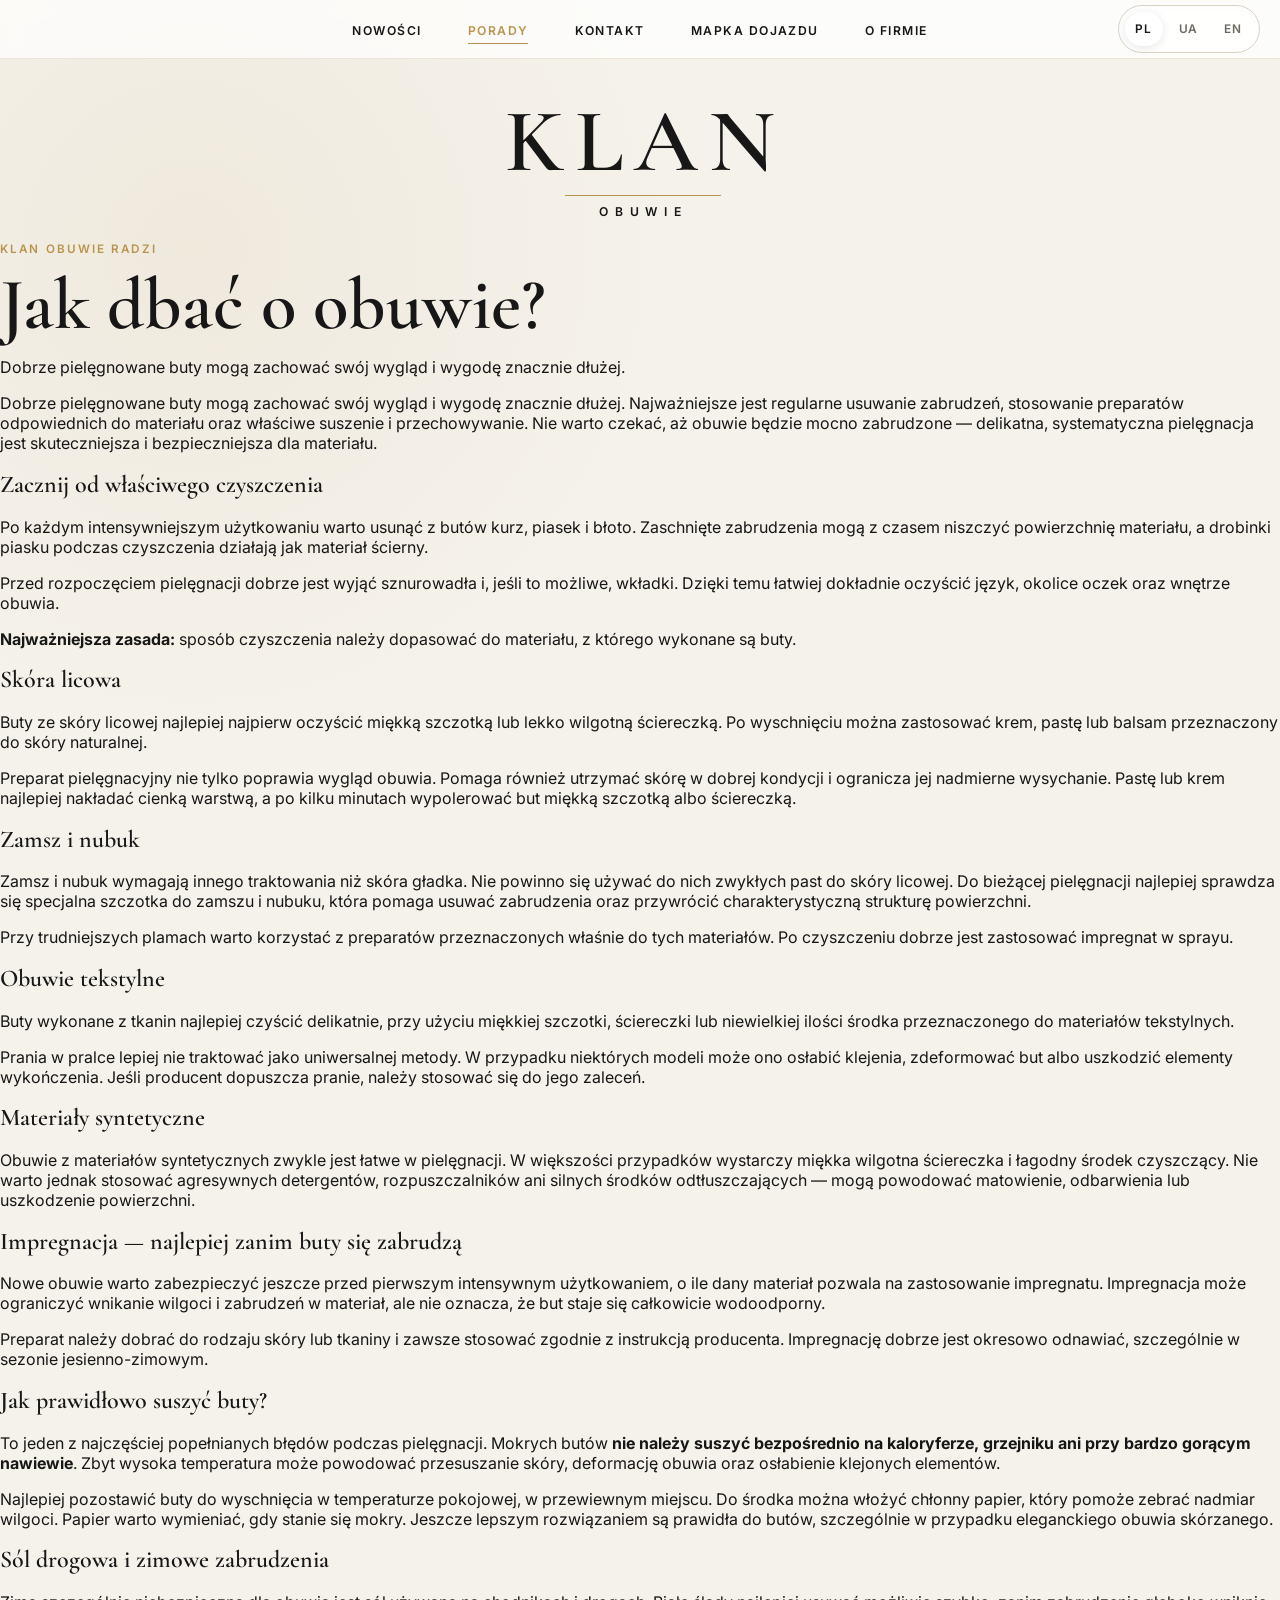
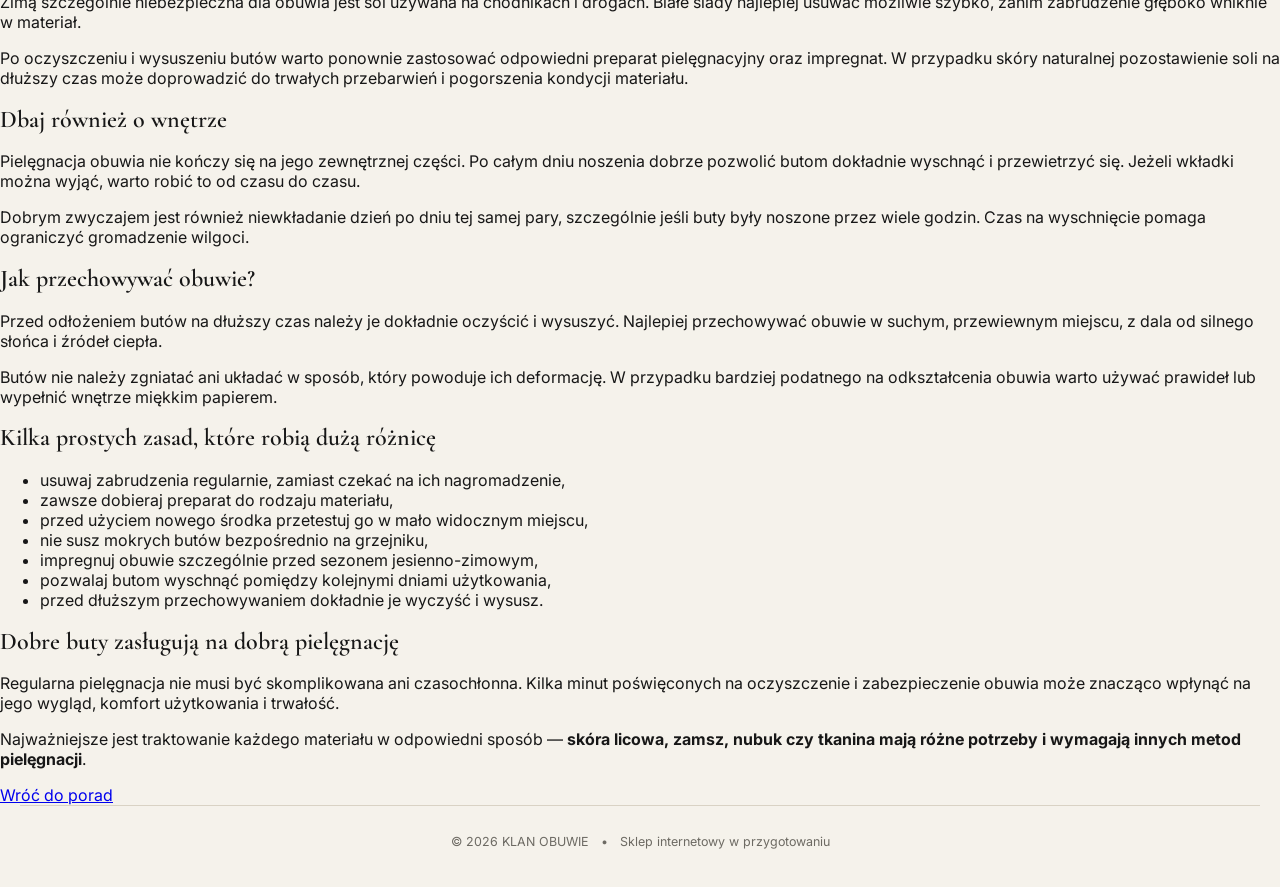
==== jak-dbac-o-obuwie.html @ 08986c14 "Add full shoe care advice article" ====
<!doctype html>
<html lang="pl">
<head>
  <meta charset="utf-8">
  <meta name="viewport" content="width=device-width, initial-scale=1">
  <meta name="description" content="Jak dbać o obuwie? Poradnik KLAN OBUWIE o czyszczeniu, impregnacji, suszeniu i przechowywaniu butów.">
  <title>Jak dbać o obuwie? — KLAN OBUWIE</title>
  <link rel="preconnect" href="https://fonts.googleapis.com">
  <link rel="preconnect" href="https://fonts.gstatic.com" crossorigin>
  <link href="https://fonts.googleapis.com/css2?family=Cormorant+Garamond:wght@500;600;700&family=Inter:wght@400;500;600&display=swap" rel="stylesheet">
  <link rel="stylesheet" href="styles.css">
  <link rel="stylesheet" href="nav.css">
  <link rel="stylesheet" href="artykul.css">
</head>
<body data-page="shoe-care">
  <div class="top-bar">
    <div class="top-bar-inner">
      <nav class="main-nav" aria-label="Główna nawigacja">
        <a href="index.html#nowosci" data-i18n="navNews">Nowości</a>
        <a href="porady.html" class="active" data-i18n="navTips">Porady</a>
        <a href="index.html#kontakt" data-i18n="navContact">Kontakt</a>
        <a href="index.html#mapa" data-i18n="navMap">Mapka dojazdu</a>
        <a href="index.html#firma" data-i18n="navAbout">O firmie</a>
      </nav>

      <nav class="language-switcher" aria-label="Wybór języka">
        <button class="lang-button active" type="button" data-lang="pl" aria-pressed="true">PL</button>
        <button class="lang-button" type="button" data-lang="uk" aria-pressed="false">UA</button>
        <button class="lang-button" type="button" data-lang="en" aria-pressed="false">EN</button>
      </nav>
    </div>
  </div>

  <header class="site-header article-header">
    <a class="brand" href="index.html" aria-label="KLAN OBUWIE — strona główna">
      <span class="brand-name">KLAN</span>
      <span class="brand-subtitle">OBUWIE</span>
    </a>
  </header>

  <main class="article-main">
    <article class="article-shell">
      <header class="article-intro">
        <p class="eyebrow" data-i18n="shoeCareEyebrow">KLAN OBUWIE radzi</p>
        <h1 data-i18n="shoeCareTitle">Jak dbać o obuwie?</h1>
        <p class="article-lead" data-i18n="shoeCareLead">Dobrze pielęgnowane buty mogą zachować swój wygląd i wygodę znacznie dłużej.</p>
      </header>

      <div class="article-body" data-i18n-html="shoeCareBody">
        <p>Dobrze pielęgnowane buty mogą zachować swój wygląd i wygodę znacznie dłużej. Najważniejsze jest regularne usuwanie zabrudzeń, stosowanie preparatów odpowiednich do materiału oraz właściwe suszenie i przechowywanie. Nie warto czekać, aż obuwie będzie mocno zabrudzone — delikatna, systematyczna pielęgnacja jest skuteczniejsza i bezpieczniejsza dla materiału.</p>

        <h2>Zacznij od właściwego czyszczenia</h2>
        <p>Po każdym intensywniejszym użytkowaniu warto usunąć z butów kurz, piasek i błoto. Zaschnięte zabrudzenia mogą z czasem niszczyć powierzchnię materiału, a drobinki piasku podczas czyszczenia działają jak materiał ścierny.</p>
        <p>Przed rozpoczęciem pielęgnacji dobrze jest wyjąć sznurowadła i, jeśli to możliwe, wkładki. Dzięki temu łatwiej dokładnie oczyścić język, okolice oczek oraz wnętrze obuwia.</p>
        <p><strong>Najważniejsza zasada:</strong> sposób czyszczenia należy dopasować do materiału, z którego wykonane są buty.</p>

        <h2>Skóra licowa</h2>
        <p>Buty ze skóry licowej najlepiej najpierw oczyścić miękką szczotką lub lekko wilgotną ściereczką. Po wyschnięciu można zastosować krem, pastę lub balsam przeznaczony do skóry naturalnej.</p>
        <p>Preparat pielęgnacyjny nie tylko poprawia wygląd obuwia. Pomaga również utrzymać skórę w dobrej kondycji i ogranicza jej nadmierne wysychanie. Pastę lub krem najlepiej nakładać cienką warstwą, a po kilku minutach wypolerować but miękką szczotką albo ściereczką.</p>

        <h2>Zamsz i nubuk</h2>
        <p>Zamsz i nubuk wymagają innego traktowania niż skóra gładka. Nie powinno się używać do nich zwykłych past do skóry licowej. Do bieżącej pielęgnacji najlepiej sprawdza się specjalna szczotka do zamszu i nubuku, która pomaga usuwać zabrudzenia oraz przywrócić charakterystyczną strukturę powierzchni.</p>
        <p>Przy trudniejszych plamach warto korzystać z preparatów przeznaczonych właśnie do tych materiałów. Po czyszczeniu dobrze jest zastosować impregnat w sprayu.</p>

        <h2>Obuwie tekstylne</h2>
        <p>Buty wykonane z tkanin najlepiej czyścić delikatnie, przy użyciu miękkiej szczotki, ściereczki lub niewielkiej ilości środka przeznaczonego do materiałów tekstylnych.</p>
        <p>Prania w pralce lepiej nie traktować jako uniwersalnej metody. W przypadku niektórych modeli może ono osłabić klejenia, zdeformować but albo uszkodzić elementy wykończenia. Jeśli producent dopuszcza pranie, należy stosować się do jego zaleceń.</p>

        <h2>Materiały syntetyczne</h2>
        <p>Obuwie z materiałów syntetycznych zwykle jest łatwe w pielęgnacji. W większości przypadków wystarczy miękka wilgotna ściereczka i łagodny środek czyszczący. Nie warto jednak stosować agresywnych detergentów, rozpuszczalników ani silnych środków odtłuszczających — mogą powodować matowienie, odbarwienia lub uszkodzenie powierzchni.</p>

        <h2>Impregnacja — najlepiej zanim buty się zabrudzą</h2>
        <p>Nowe obuwie warto zabezpieczyć jeszcze przed pierwszym intensywnym użytkowaniem, o ile dany materiał pozwala na zastosowanie impregnatu. Impregnacja może ograniczyć wnikanie wilgoci i zabrudzeń w materiał, ale nie oznacza, że but staje się całkowicie wodoodporny.</p>
        <p>Preparat należy dobrać do rodzaju skóry lub tkaniny i zawsze stosować zgodnie z instrukcją producenta. Impregnację dobrze jest okresowo odnawiać, szczególnie w sezonie jesienno-zimowym.</p>

        <h2>Jak prawidłowo suszyć buty?</h2>
        <p>To jeden z najczęściej popełnianych błędów podczas pielęgnacji. Mokrych butów <strong>nie należy suszyć bezpośrednio na kaloryferze, grzejniku ani przy bardzo gorącym nawiewie</strong>. Zbyt wysoka temperatura może powodować przesuszanie skóry, deformację obuwia oraz osłabienie klejonych elementów.</p>
        <p>Najlepiej pozostawić buty do wyschnięcia w temperaturze pokojowej, w przewiewnym miejscu. Do środka można włożyć chłonny papier, który pomoże zebrać nadmiar wilgoci. Papier warto wymieniać, gdy stanie się mokry. Jeszcze lepszym rozwiązaniem są prawidła do butów, szczególnie w przypadku eleganckiego obuwia skórzanego.</p>

        <h2>Sól drogowa i zimowe zabrudzenia</h2>
        <p>Zimą szczególnie niebezpieczna dla obuwia jest sól używana na chodnikach i drogach. Białe ślady najlepiej usuwać możliwie szybko, zanim zabrudzenie głęboko wniknie w materiał.</p>
        <p>Po oczyszczeniu i wysuszeniu butów warto ponownie zastosować odpowiedni preparat pielęgnacyjny oraz impregnat. W przypadku skóry naturalnej pozostawienie soli na dłuższy czas może doprowadzić do trwałych przebarwień i pogorszenia kondycji materiału.</p>

        <h2>Dbaj również o wnętrze</h2>
        <p>Pielęgnacja obuwia nie kończy się na jego zewnętrznej części. Po całym dniu noszenia dobrze pozwolić butom dokładnie wyschnąć i przewietrzyć się. Jeżeli wkładki można wyjąć, warto robić to od czasu do czasu.</p>
        <p>Dobrym zwyczajem jest również niewkładanie dzień po dniu tej samej pary, szczególnie jeśli buty były noszone przez wiele godzin. Czas na wyschnięcie pomaga ograniczyć gromadzenie wilgoci.</p>

        <h2>Jak przechowywać obuwie?</h2>
        <p>Przed odłożeniem butów na dłuższy czas należy je dokładnie oczyścić i wysuszyć. Najlepiej przechowywać obuwie w suchym, przewiewnym miejscu, z dala od silnego słońca i źródeł ciepła.</p>
        <p>Butów nie należy zgniatać ani układać w sposób, który powoduje ich deformację. W przypadku bardziej podatnego na odkształcenia obuwia warto używać prawideł lub wypełnić wnętrze miękkim papierem.</p>

        <h2>Kilka prostych zasad, które robią dużą różnicę</h2>
        <ul>
          <li>usuwaj zabrudzenia regularnie, zamiast czekać na ich nagromadzenie,</li>
          <li>zawsze dobieraj preparat do rodzaju materiału,</li>
          <li>przed użyciem nowego środka przetestuj go w mało widocznym miejscu,</li>
          <li>nie susz mokrych butów bezpośrednio na grzejniku,</li>
          <li>impregnuj obuwie szczególnie przed sezonem jesienno-zimowym,</li>
          <li>pozwalaj butom wyschnąć pomiędzy kolejnymi dniami użytkowania,</li>
          <li>przed dłuższym przechowywaniem dokładnie je wyczyść i wysusz.</li>
        </ul>

        <h2>Dobre buty zasługują na dobrą pielęgnację</h2>
        <p>Regularna pielęgnacja nie musi być skomplikowana ani czasochłonna. Kilka minut poświęconych na oczyszczenie i zabezpieczenie obuwia może znacząco wpłynąć na jego wygląd, komfort użytkowania i trwałość.</p>
        <p>Najważniejsze jest traktowanie każdego materiału w odpowiedni sposób — <strong>skóra licowa, zamsz, nubuk czy tkanina mają różne potrzeby i wymagają innych metod pielęgnacji</strong>.</p>
      </div>

      <div class="article-back-wrap">
        <a class="article-back" href="porady.html" data-i18n="backAdvice">Wróć do porad</a>
      </div>
    </article>
  </main>

  <footer class="site-footer">
    <span>© 2026 KLAN OBUWIE</span>
    <span class="footer-separator" aria-hidden="true">•</span>
    <span data-i18n="footerText">Sklep internetowy w przygotowaniu</span>
  </footer>

  <script src="script.js"></script>
</body>
</html>
---- styles.css ----
:root {
  --paper: #f5f2eb;
  --white: #ffffff;
  --ink: #171717;
  --muted: #6d6a63;
  --line: #d9d2c4;
  --gold: #b9944e;
  --gold-soft: #d7c39b;
  --shadow: 0 24px 70px rgba(32, 28, 20, 0.12);
}

* {
  box-sizing: border-box;
}

html {
  scroll-behavior: smooth;
}

body {
  margin: 0;
  min-height: 100vh;
  color: var(--ink);
  background:
    radial-gradient(circle at 15% 10%, rgba(185, 148, 78, 0.09), transparent 30rem),
    var(--paper);
  font-family: "Inter", system-ui, -apple-system, BlinkMacSystemFont, "Segoe UI", sans-serif;
}

img {
  display: block;
  max-width: 100%;
}

.site-header {
  width: min(1320px, calc(100% - 40px));
  margin: 0 auto;
  padding: 38px 0 24px;
  display: flex;
  justify-content: center;
  position: relative;
}

.brand {
  display: inline-flex;
  flex-direction: column;
  align-items: center;
  color: inherit;
  text-decoration: none;
  line-height: 1;
}

.brand-name {
  font-family: "Cormorant Garamond", Georgia, serif;
  font-size: clamp(3.4rem, 7vw, 6.5rem);
  font-weight: 600;
  letter-spacing: 0.12em;
  margin-right: -0.12em;
}

.brand-subtitle {
  margin-top: 8px;
  padding: 10px 34px 0;
  border-top: 1px solid var(--gold);
  font-size: 0.76rem;
  font-weight: 600;
  letter-spacing: 0.55em;
  margin-right: -0.55em;
}

.language-switcher {
  position: fixed;
  top: 24px;
  right: 28px;
  z-index: 20;
  display: inline-flex;
  align-items: center;
  gap: 6px;
  padding: 6px;
  border: 1px solid var(--line);
  border-radius: 999px;
  background: rgba(255, 255, 255, 0.72);
  backdrop-filter: blur(8px);
  box-shadow: 0 6px 20px rgba(32, 28, 20, 0.08);
}

.lang-button {
  min-width: 38px;
  height: 34px;
  padding: 0 10px;
  border: 0;
  border-radius: 999px;
  color: var(--muted);
  background: transparent;
  font: inherit;
  font-size: 0.74rem;
  font-weight: 600;
  letter-spacing: 0.08em;
  cursor: pointer;
  transition: background 160ms ease, color 160ms ease, box-shadow 160ms ease;
}

.lang-button:hover {
  color: var(--ink);
  background: rgba(185, 148, 78, 0.1);
}

.lang-button.active {
  color: var(--ink);
  background: var(--white);
  box-shadow: 0 2px 10px rgba(32, 28, 20, 0.1);
}

.hero {
  width: min(1320px, calc(100% - 40px));
  margin: 10px auto 0;
  display: grid;
  grid-template-columns: minmax(0, 0.88fr) minmax(360px, 0.92fr) minmax(0, 0.78fr);
  gap: clamp(28px, 4vw, 62px);
  align-items: center;
}

.hero-copy {
  padding: 24px 0;
}

.eyebrow,
.info-label {
  margin: 0 0 14px;
  color: var(--gold);
  font-size: 0.73rem;
  font-weight: 600;
  letter-spacing: 0.18em;
  text-transform: uppercase;
}

h1,
h2 {
  font-family: "Cormorant Garamond", Georgia, serif;
  font-weight: 600;
  line-height: 0.98;
}

h1 {
  margin: 0;
  font-size: clamp(3.1rem, 5.7vw, 6rem);
}

.lead {
  max-width: 34rem;
  margin: 28px 0 0;
  color: var(--muted);
  font-size: clamp(1rem, 1.3vw, 1.15rem);
  line-height: 1.8;
}

.launch-badge {
  width: fit-content;
  margin-top: 32px;
  padding: 13px 17px;
  display: inline-flex;
  align-items: center;
  gap: 10px;
  border: 1px solid var(--gold-soft);
  border-radius: 999px;
  background: rgba(255, 255, 255, 0.48);
  font-size: 0.82rem;
  font-weight: 600;
  letter-spacing: 0.04em;
}

.launch-dot {
  width: 8px;
  height: 8px;
  border-radius: 50%;
  background: var(--gold);
  box-shadow: 0 0 0 5px rgba(185, 148, 78, 0.12);
}

.store-photo-wrap {
  margin: 0;
  position: relative;
  overflow: hidden;
  border-radius: 2px;
  box-shadow: var(--shadow);
  background: #ddd;
}

.store-photo {
  width: 100%;
  height: min(69vh, 790px);
  min-height: 560px;
  object-fit: cover;
  object-position: center;
}

.store-photo-wrap::after {
  content: "";
  position: absolute;
  inset: 0;
  pointer-events: none;
  box-shadow: inset 0 0 0 1px rgba(255, 255, 255, 0.35);
}

figcaption {
  position: absolute;
  left: 24px;
  bottom: 22px;
  padding: 9px 13px;
  color: white;
  background: rgba(20, 20, 20, 0.74);
  backdrop-filter: blur(6px);
  font-size: 0.72rem;
  font-weight: 600;
  letter-spacing: 0.18em;
}

.info-card {
  padding: clamp(28px, 3.5vw, 46px);
  border-top: 1px solid var(--gold);
  border-bottom: 1px solid var(--gold);
  background: rgba(255, 255, 255, 0.42);
}

.info-block {
  display: flex;
  flex-direction: column;
  gap: 6px;
}

.info-block strong {
  font-family: "Cormorant Garamond", Georgia, serif;
  font-size: clamp(1.45rem, 2.1vw, 2rem);
  font-weight: 600;
}

.address-city {
  margin-bottom: 2px;
}

.address-street {
  color: var(--muted);
  font-size: clamp(1.2rem, 1.75vw, 1.6rem) !important;
}

.info-note {
  color: var(--muted);
  font-size: 0.79rem;
  line-height: 1.55;
}

.divider {
  height: 1px;
  margin: 27px 0;
  background: var(--line);
}

.coming-soon {
  width: min(880px, calc(100% - 40px));
  margin: clamp(80px, 10vw, 140px) auto;
  text-align: center;
}

.coming-soon h2 {
  margin: 0;
  font-size: clamp(2.7rem, 5vw, 4.7rem);
}

.coming-soon > p:last-child {
  max-width: 700px;
  margin: 26px auto 0;
  color: var(--muted);
  font-size: 1rem;
  line-height: 1.8;
}

.site-footer {
  width: min(1320px, calc(100% - 40px));
  margin: 0 auto;
  padding: 28px 0 38px;
  border-top: 1px solid var(--line);
  display: flex;
  justify-content: center;
  gap: 12px;
  color: var(--muted);
  font-size: 0.78rem;
}

@media (max-width: 1050px) {
  .hero {
    grid-template-columns: 1fr 1fr;
  }

  .hero-copy-left {
    grid-column: 1 / 2;
  }

  .store-photo-wrap {
    grid-column: 2 / 3;
    grid-row: 1 / 3;
  }

  .info-card {
    grid-column: 1 / 2;
  }

  .store-photo {
    height: 760px;
  }
}

@media (max-width: 760px) {
  .site-header {
    padding-top: 28px;
    flex-direction: column;
    align-items: center;
    gap: 20px;
  }

  .language-switcher {
    position: static;
    box-shadow: none;
  }

  .hero {
    grid-template-columns: 1fr;
    gap: 34px;
  }

  .hero-copy-left,
  .store-photo-wrap,
  .info-card {
    grid-column: 1;
    grid-row: auto;
  }

  .hero-copy {
    text-align: center;
  }

  .lead {
    margin-left: auto;
    margin-right: auto;
  }

  .launch-badge {
    margin-left: auto;
    margin-right: auto;
  }

  .store-photo {
    height: auto;
    min-height: 0;
    aspect-ratio: 4 / 5;
  }

  .info-card {
    text-align: center;
  }

  .site-footer {
    flex-direction: column;
    align-items: center;
    text-align: center;
  }

  .footer-separator {
    display: none;
  }
}
---- nav.css ----
.top-bar {
  width: 100%;
  border-bottom: 1px solid rgba(185, 148, 78, 0.22);
  background: rgba(255, 255, 255, 0.72);
  backdrop-filter: blur(10px);
}

.top-bar-inner {
  width: min(1320px, calc(100% - 40px));
  min-height: 58px;
  margin: 0 auto;
  display: grid;
  grid-template-columns: 1fr auto 1fr;
  align-items: center;
}

.main-nav {
  grid-column: 2;
  display: flex;
  align-items: center;
  justify-content: center;
  gap: clamp(24px, 3.6vw, 54px);
}

.main-nav a {
  position: relative;
  padding: 20px 0 18px;
  color: var(--ink);
  text-decoration: none;
  font-size: 0.76rem;
  font-weight: 600;
  letter-spacing: 0.12em;
  text-transform: uppercase;
  white-space: nowrap;
}

.main-nav a::after {
  content: "";
  position: absolute;
  left: 50%;
  right: 50%;
  bottom: 12px;
  height: 1px;
  background: var(--gold);
  transition: left 160ms ease, right 160ms ease;
}

.main-nav a:hover::after,
.main-nav a:focus-visible::after,
.main-nav a.active::after {
  left: 0;
  right: 0;
}

.main-nav a.active {
  color: var(--gold);
}

.top-bar .language-switcher {
  grid-column: 3;
  justify-self: end;
  position: static;
  z-index: auto;
  box-shadow: none;
  background: rgba(255, 255, 255, 0.42);
}

@media (max-width: 900px) {
  .top-bar-inner {
    grid-template-columns: 1fr auto;
    gap: 16px;
    padding: 9px 0;
  }

  .main-nav {
    grid-column: 1;
    justify-content: flex-start;
    gap: 24px;
    overflow-x: auto;
    scrollbar-width: none;
  }

  .main-nav::-webkit-scrollbar {
    display: none;
  }

  .main-nav a {
    padding: 12px 0;
  }

  .top-bar .language-switcher {
    grid-column: 2;
  }
}

@media (max-width: 600px) {
  .top-bar-inner {
    width: min(100% - 24px, 1320px);
    grid-template-columns: 1fr;
    gap: 8px;
  }

  .main-nav {
    grid-column: 1;
    width: 100%;
    justify-content: flex-start;
    gap: 22px;
    order: 2;
  }

  .top-bar .language-switcher {
    grid-column: 1;
    justify-self: end;
    order: 1;
  }

  .site-header .language-switcher {
    display: none;
  }
}
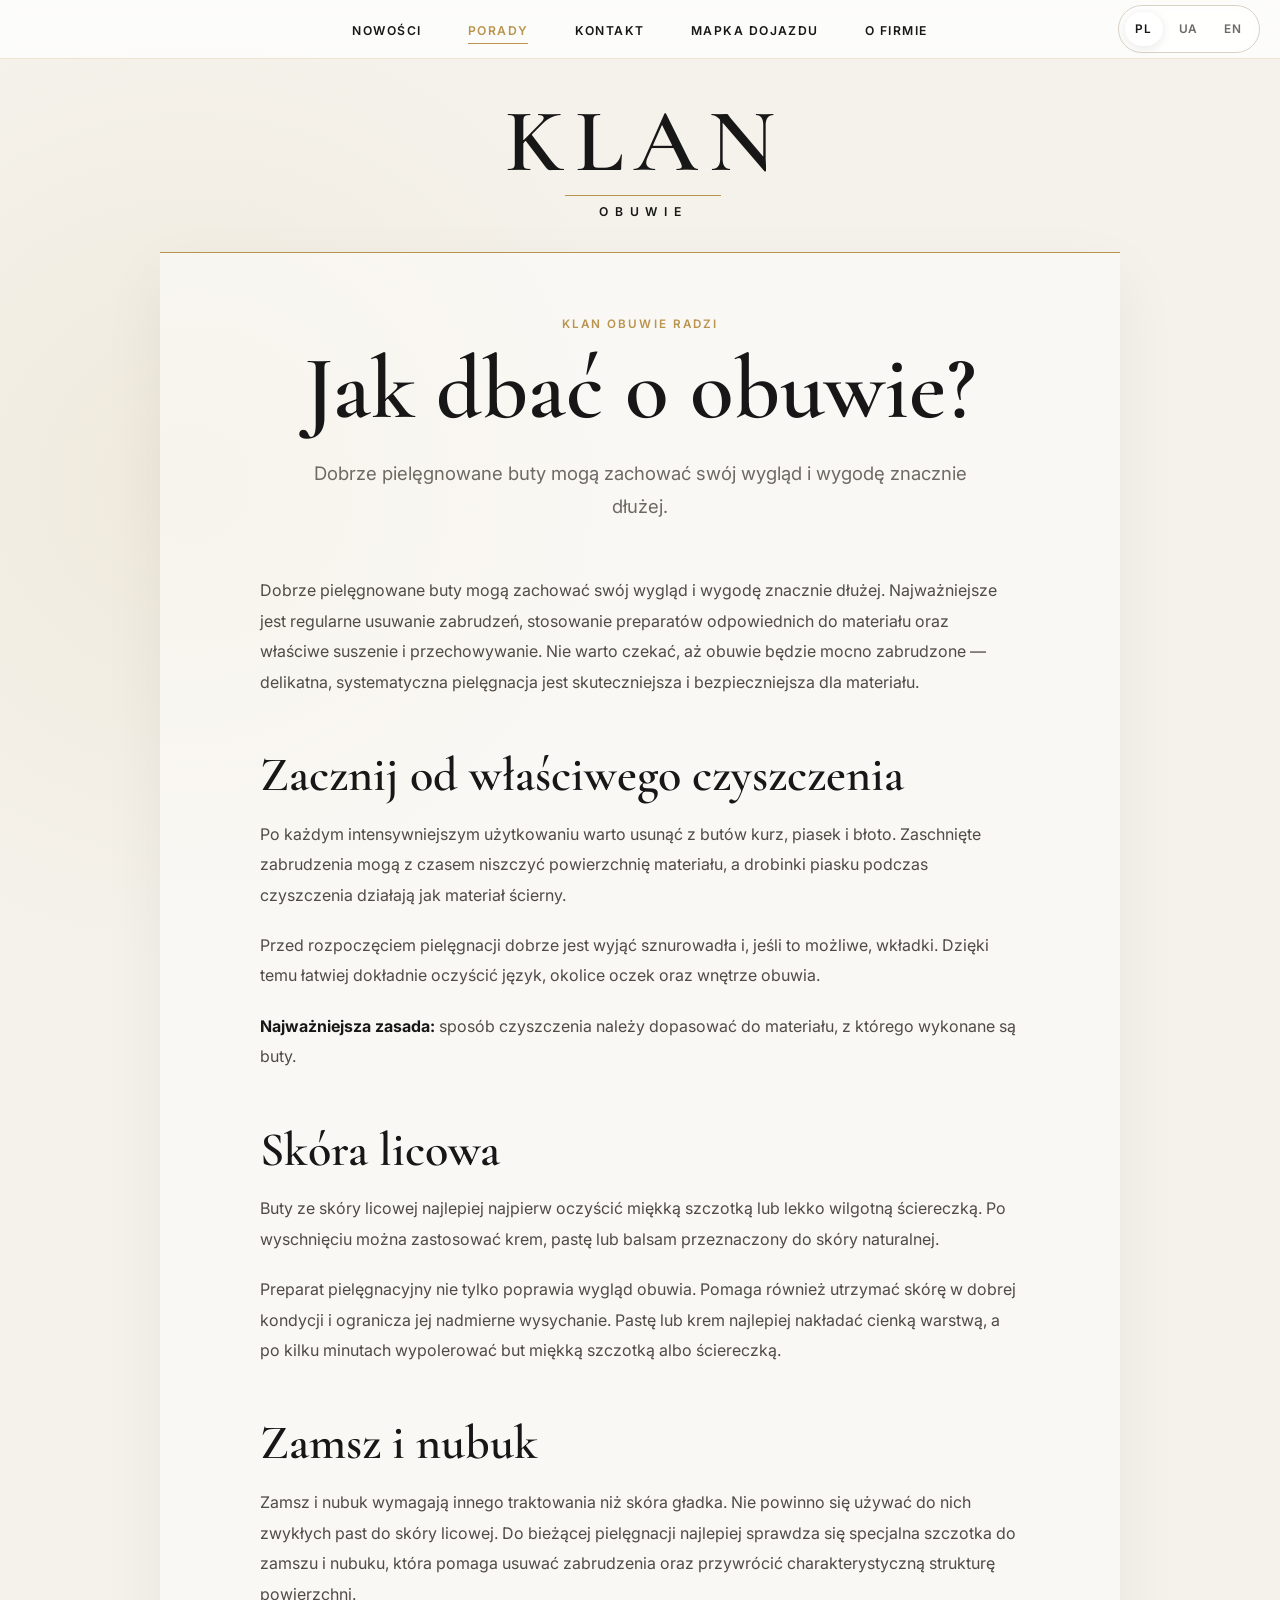
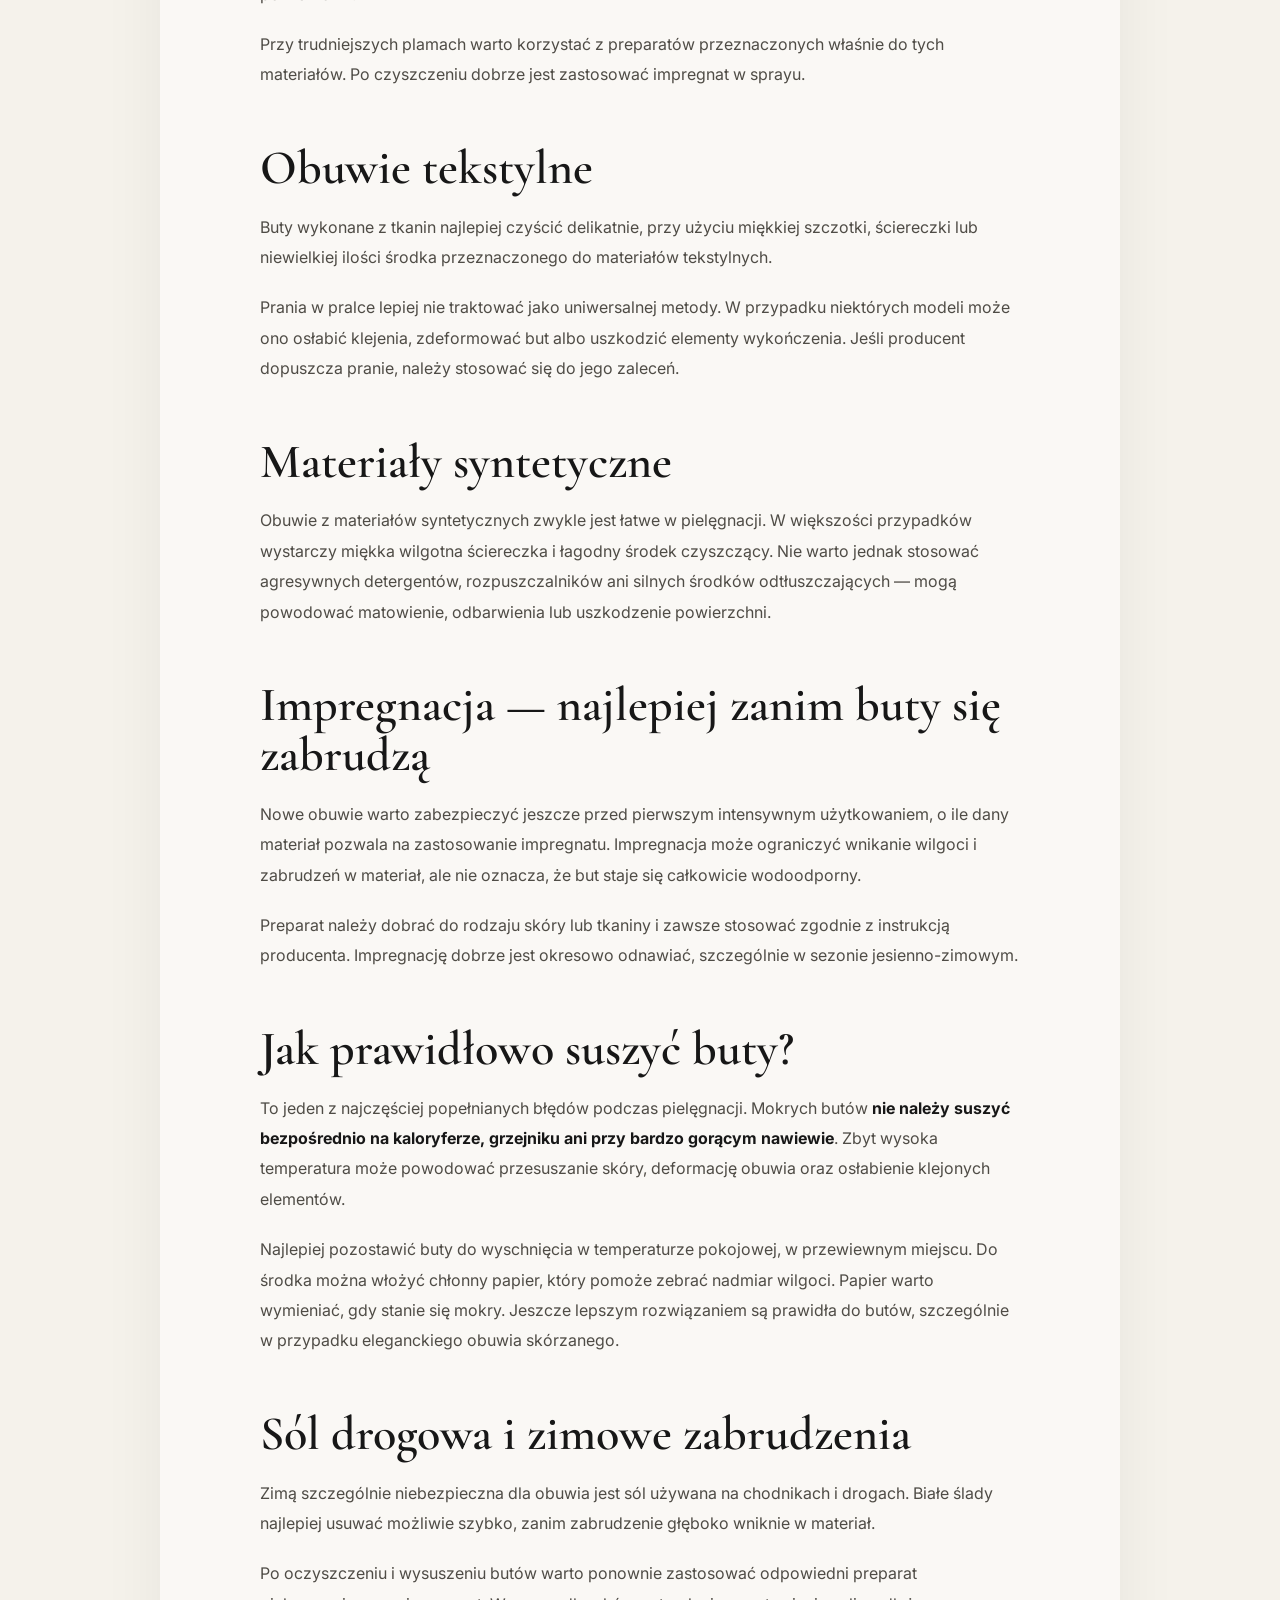
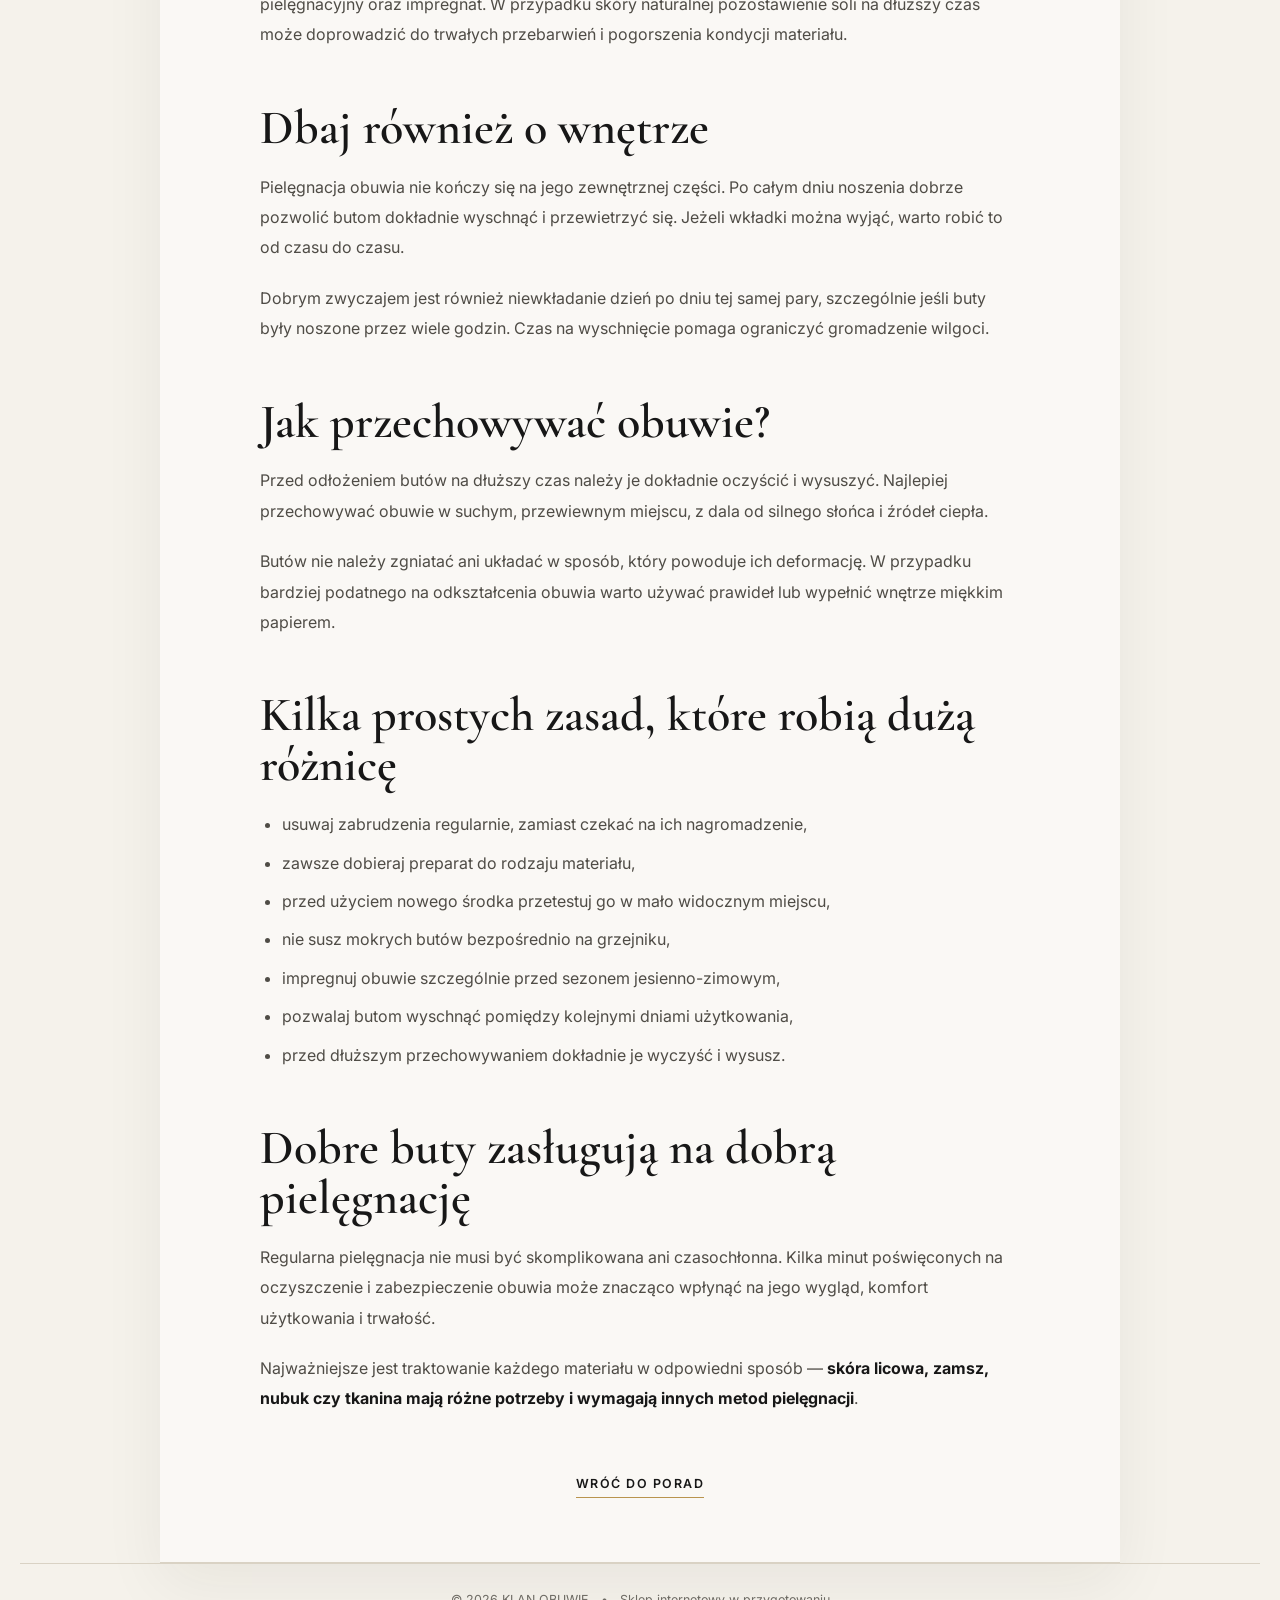
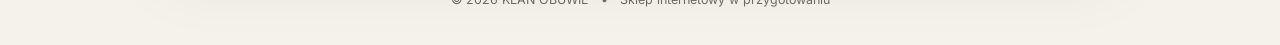
==== commit 23c6bc74: "Link article directions menu to separate page" ====
--- a/jak-dbac-o-obuwie.html
+++ b/jak-dbac-o-obuwie.html
@@ -19,7 +19,7 @@
         <a href="index.html#nowosci" data-i18n="navNews">Nowości</a>
         <a href="porady.html" class="active" data-i18n="navTips">Porady</a>
         <a href="index.html#kontakt" data-i18n="navContact">Kontakt</a>
-        <a href="index.html#mapa" data-i18n="navMap">Mapka dojazdu</a>
+        <a href="mapka.html" data-i18n="navMap">Mapka dojazdu</a>
         <a href="index.html#firma" data-i18n="navAbout">O firmie</a>
       </nav>
 
--- a/artykul.css
+++ b/artykul.css
@@ -0,0 +1,112 @@
+.article-header {
+  padding-bottom: 10px;
+}
+
+.article-main {
+  width: min(960px, calc(100% - 40px));
+  margin: 24px auto 0;
+}
+
+.article-shell {
+  padding: clamp(34px, 5vw, 64px);
+  background: rgba(255, 255, 255, 0.46);
+  border-top: 1px solid var(--gold);
+  border-bottom: 1px solid var(--line);
+  box-shadow: 0 22px 60px rgba(32, 28, 20, 0.06);
+}
+
+.article-intro {
+  max-width: 760px;
+  margin: 0 auto 52px;
+  text-align: center;
+}
+
+.article-intro h1 {
+  margin: 0;
+  font-size: clamp(3.1rem, 7vw, 6rem);
+  line-height: 0.98;
+}
+
+.article-lead {
+  max-width: 680px;
+  margin: 24px auto 0;
+  color: var(--muted);
+  font-size: clamp(1rem, 1.5vw, 1.16rem);
+  line-height: 1.8;
+}
+
+.article-body {
+  max-width: 760px;
+  margin: 0 auto;
+}
+
+.article-body h2 {
+  margin: 54px 0 18px;
+  font-size: clamp(2rem, 4vw, 3rem);
+  line-height: 1.04;
+}
+
+.article-body p,
+.article-body li {
+  color: #4f4c46;
+  font-size: 1rem;
+  line-height: 1.9;
+}
+
+.article-body p {
+  margin: 0 0 20px;
+}
+
+.article-body strong {
+  color: var(--ink);
+}
+
+.article-body ul {
+  margin: 18px 0 28px;
+  padding-left: 1.35rem;
+}
+
+.article-body li + li {
+  margin-top: 8px;
+}
+
+.article-back-wrap {
+  margin-top: 58px;
+  text-align: center;
+}
+
+.article-back {
+  display: inline-block;
+  padding-bottom: 6px;
+  border-bottom: 1px solid var(--gold);
+  color: var(--ink);
+  text-decoration: none;
+  font-size: 0.78rem;
+  font-weight: 600;
+  letter-spacing: 0.12em;
+  text-transform: uppercase;
+}
+
+.article-back:hover,
+.article-back:focus-visible {
+  color: var(--gold);
+}
+
+@media (max-width: 600px) {
+  .article-main {
+    width: min(100% - 24px, 960px);
+    margin-top: 16px;
+  }
+
+  .article-shell {
+    padding: 30px 22px 36px;
+  }
+
+  .article-intro {
+    margin-bottom: 38px;
+  }
+
+  .article-body h2 {
+    margin-top: 42px;
+  }
+}
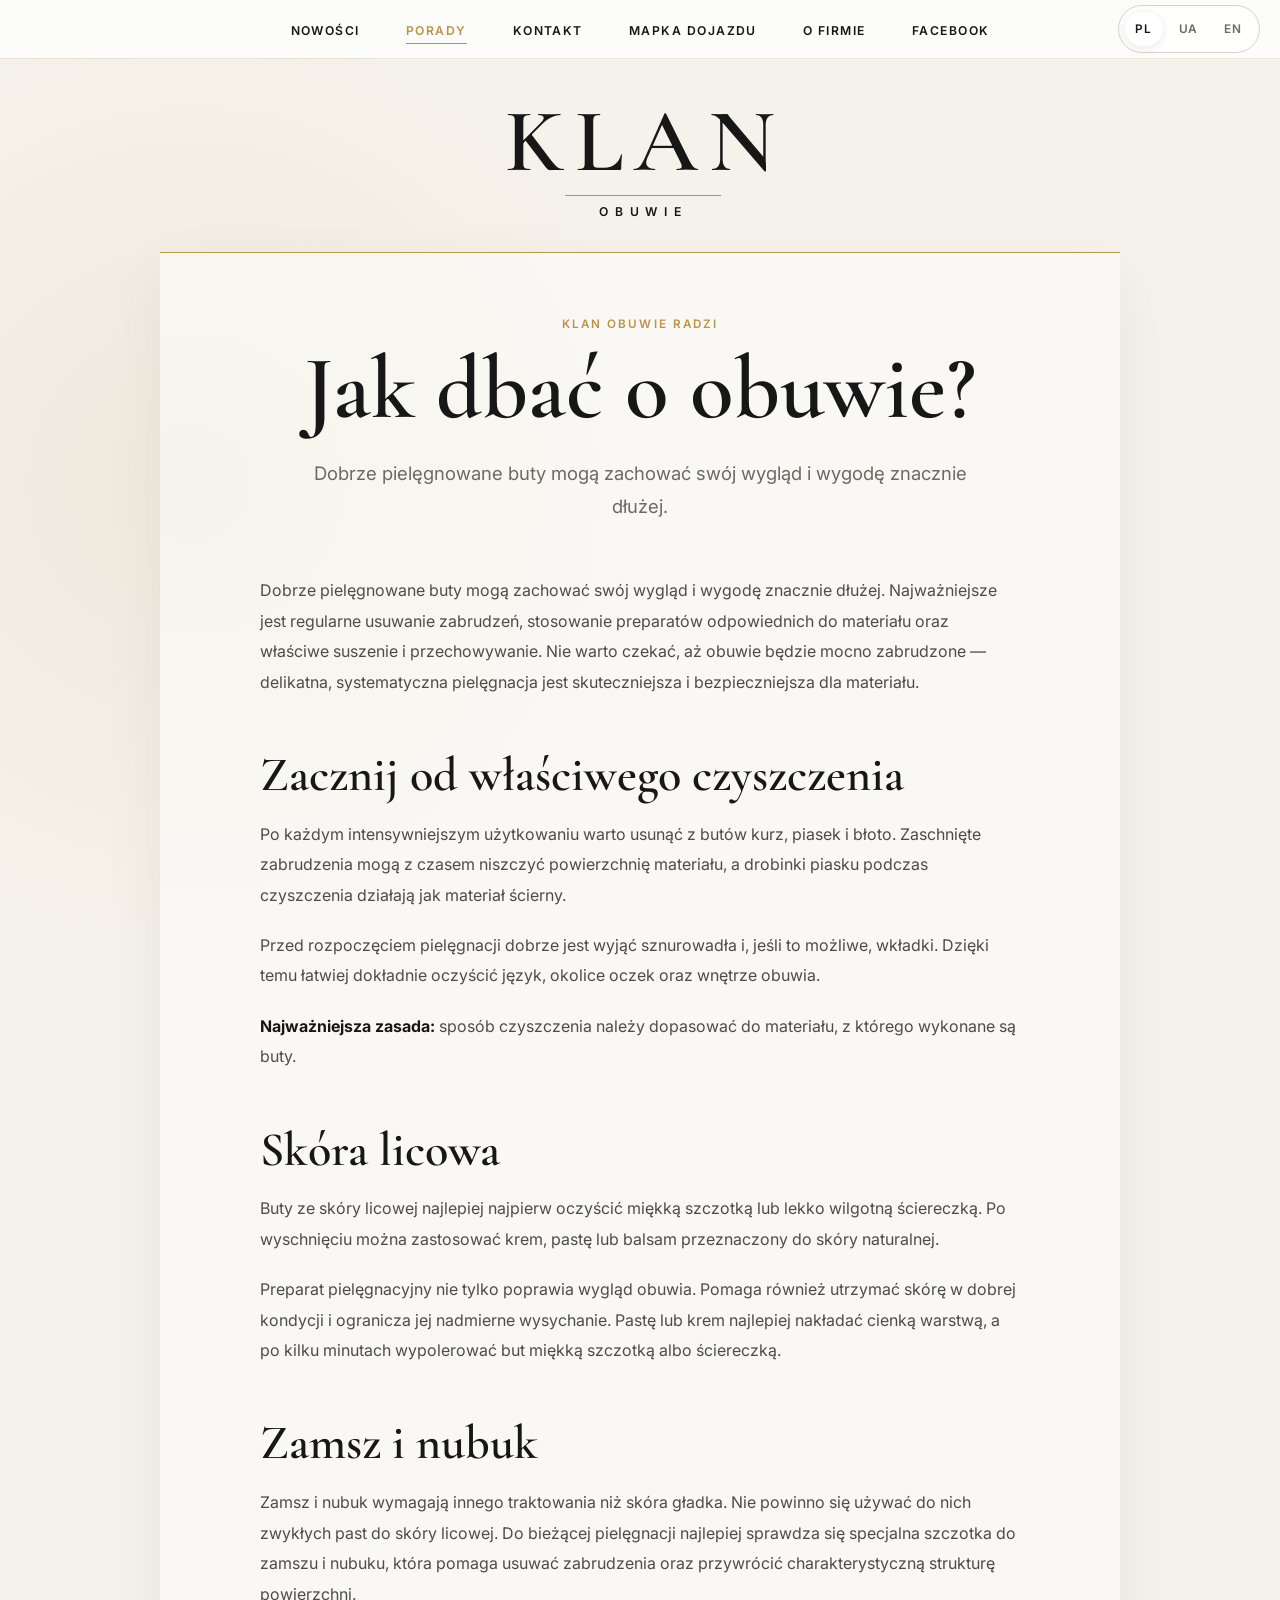
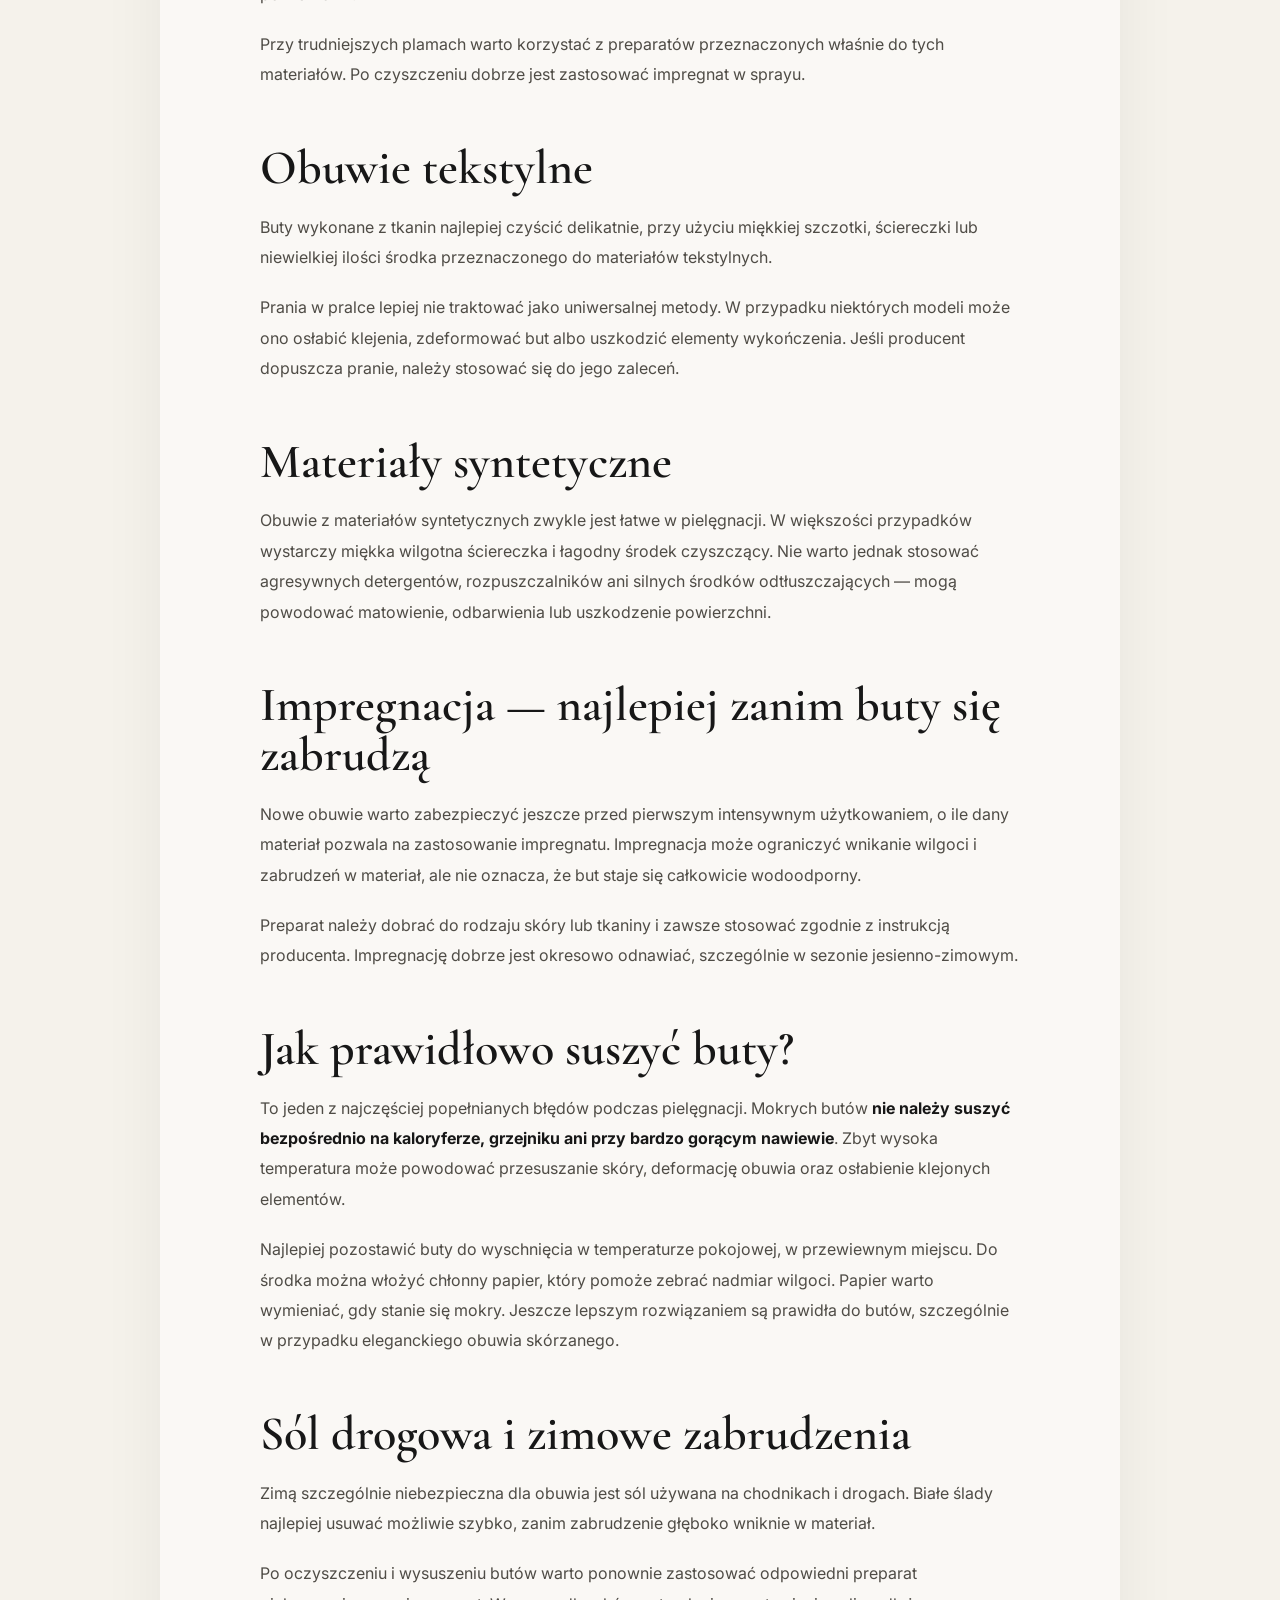
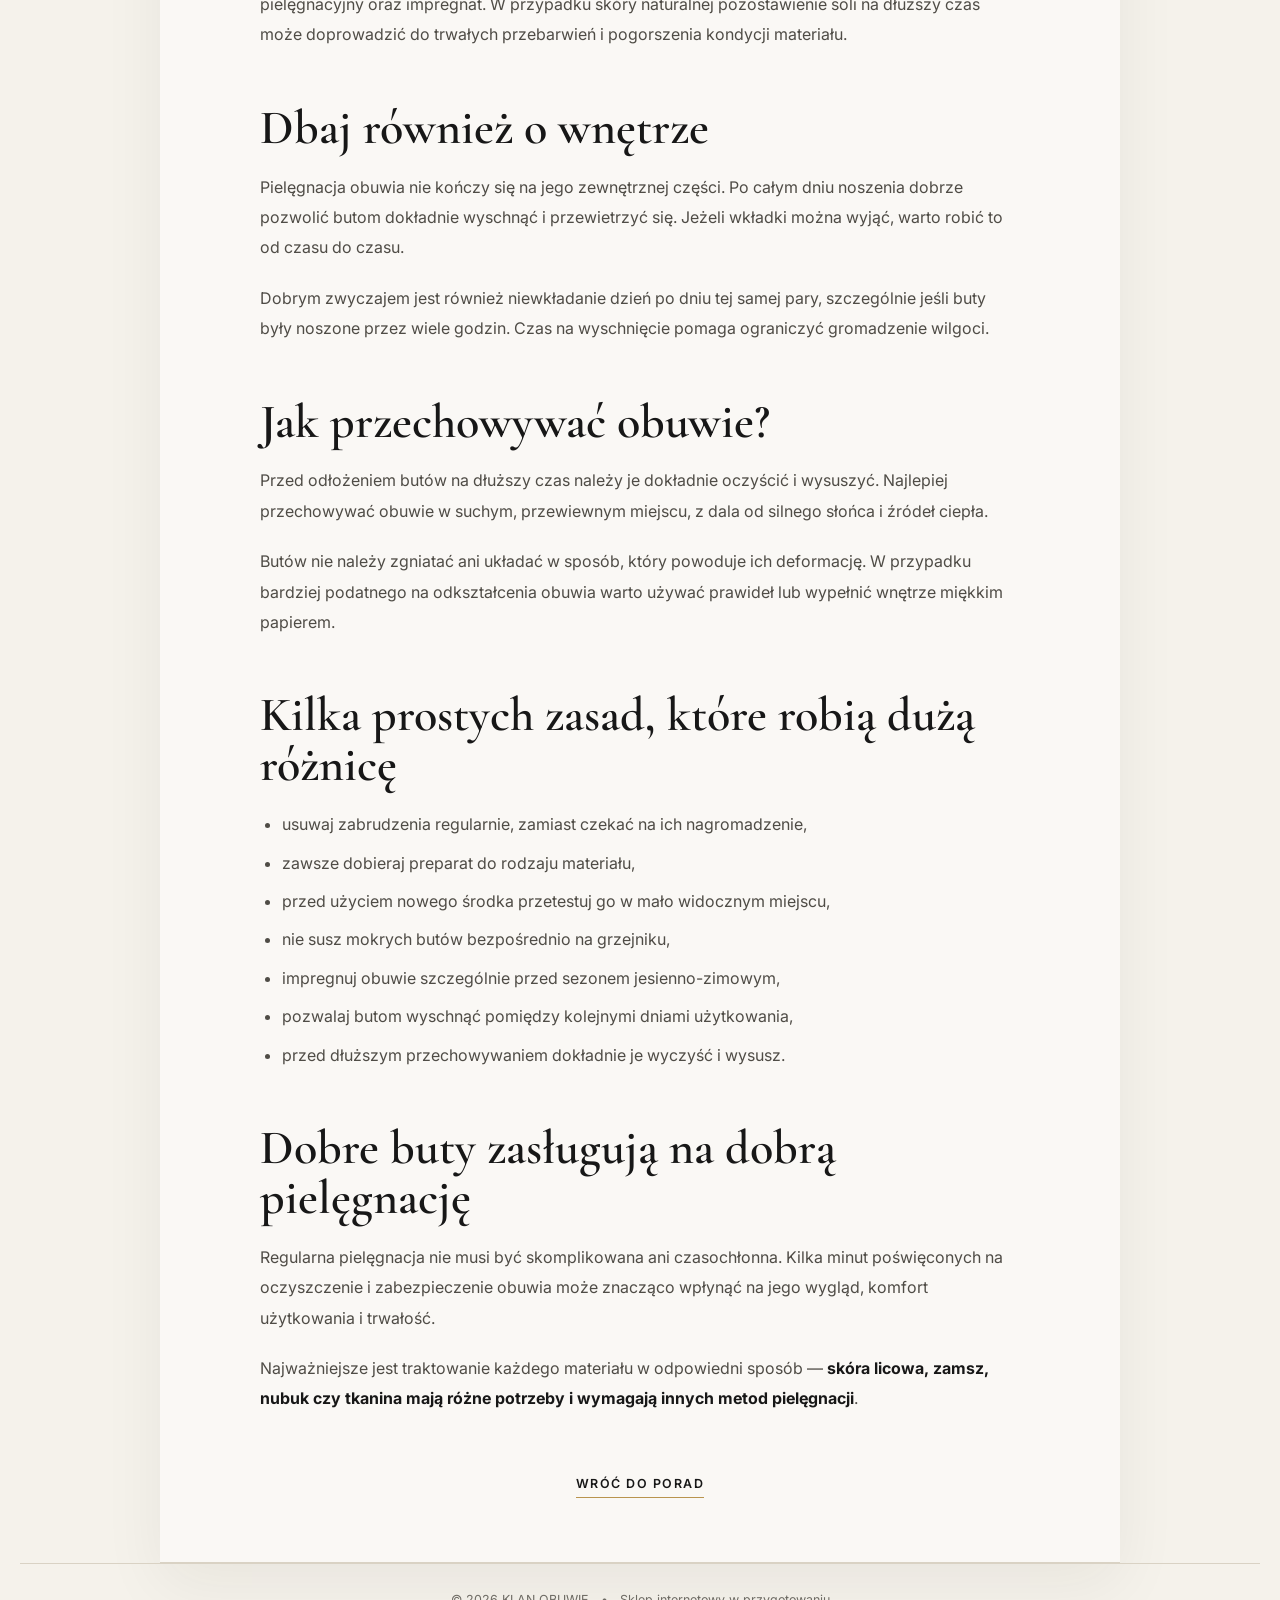
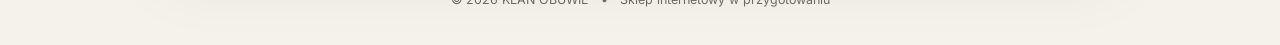
==== commit f18365ea: "Add Facebook link to shoe care article navigation" ====
--- a/jak-dbac-o-obuwie.html
+++ b/jak-dbac-o-obuwie.html
@@ -21,6 +21,7 @@
         <a href="index.html#kontakt" data-i18n="navContact">Kontakt</a>
         <a href="mapka.html" data-i18n="navMap">Mapka dojazdu</a>
         <a href="index.html#firma" data-i18n="navAbout">O firmie</a>
+        <a href="https://www.facebook.com/profile.php?id=100041169833070" target="_blank" rel="noopener noreferrer" aria-label="Facebook — Moje Buty Nakło">Facebook</a>
       </nav>
 
       <nav class="language-switcher" aria-label="Wybór języka">
@@ -119,4 +120,4 @@
 
   <script src="script.js"></script>
 </body>
-</html>
+</html>
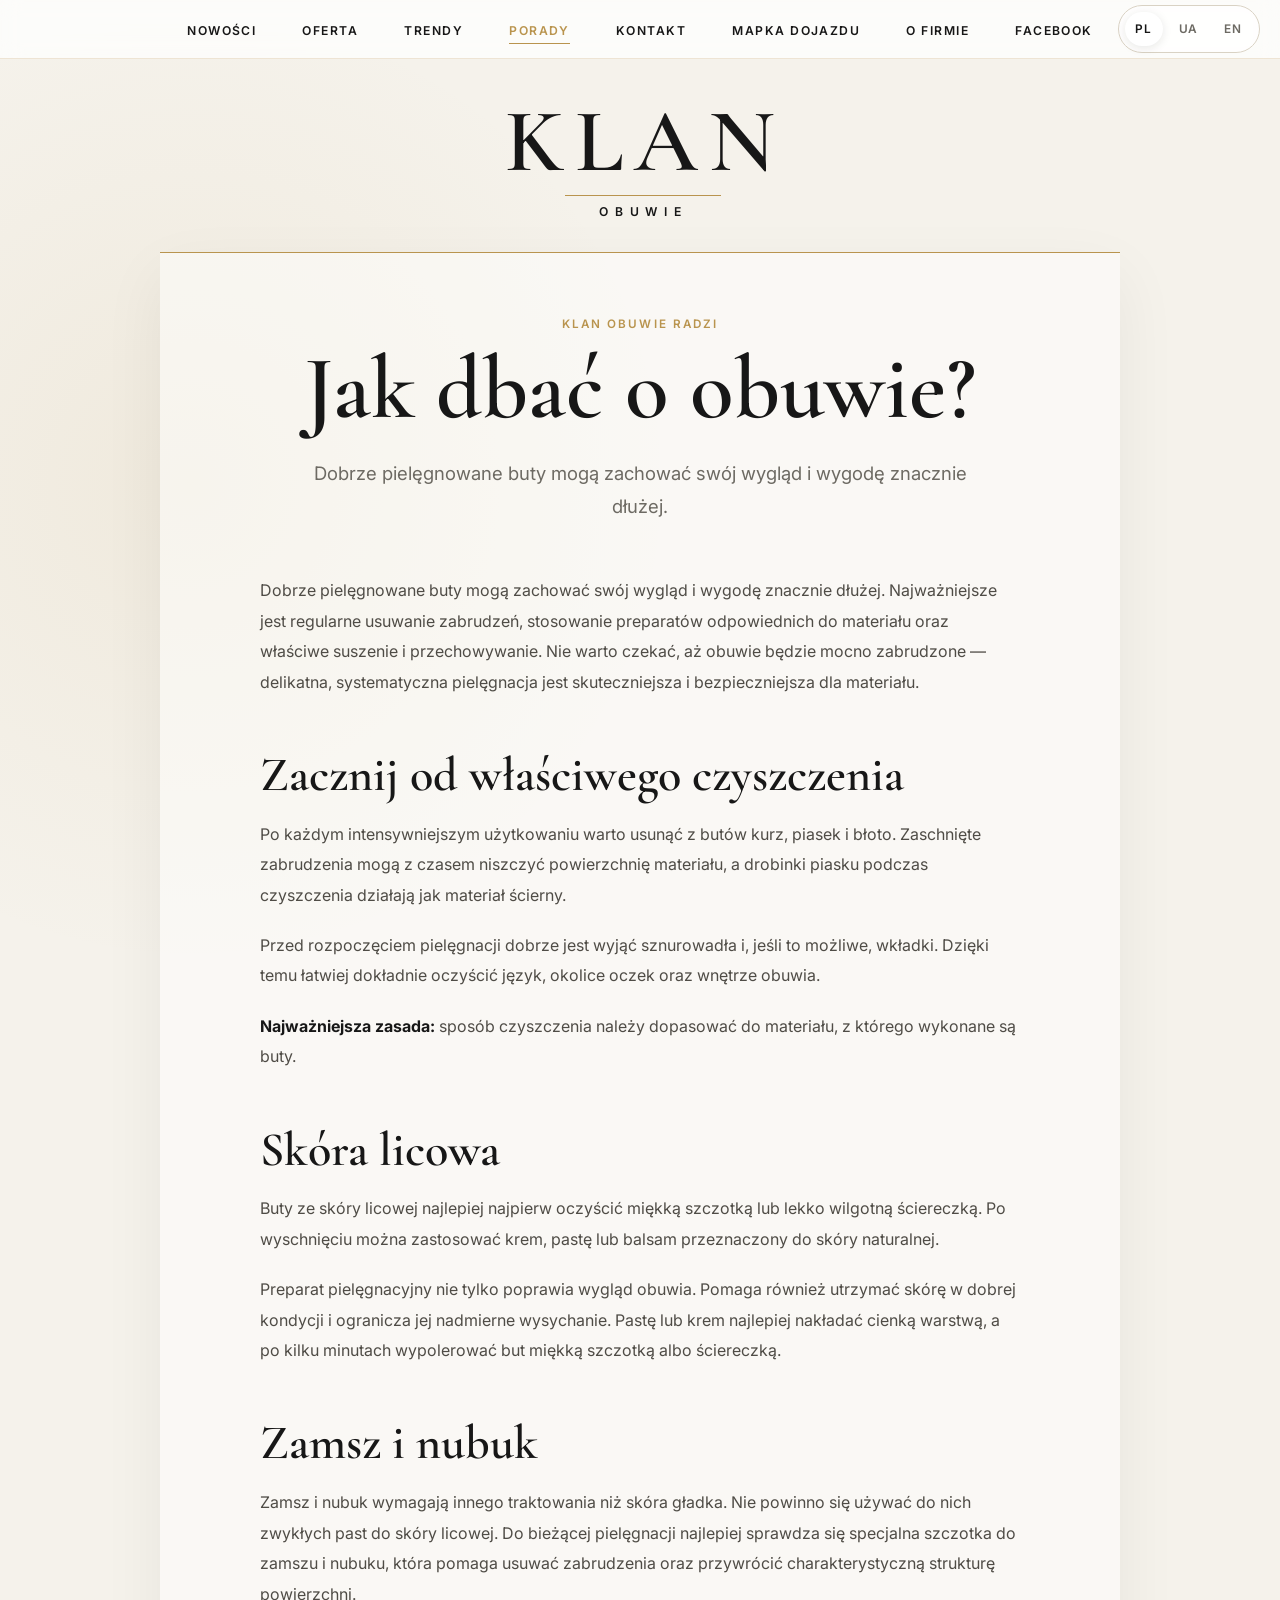
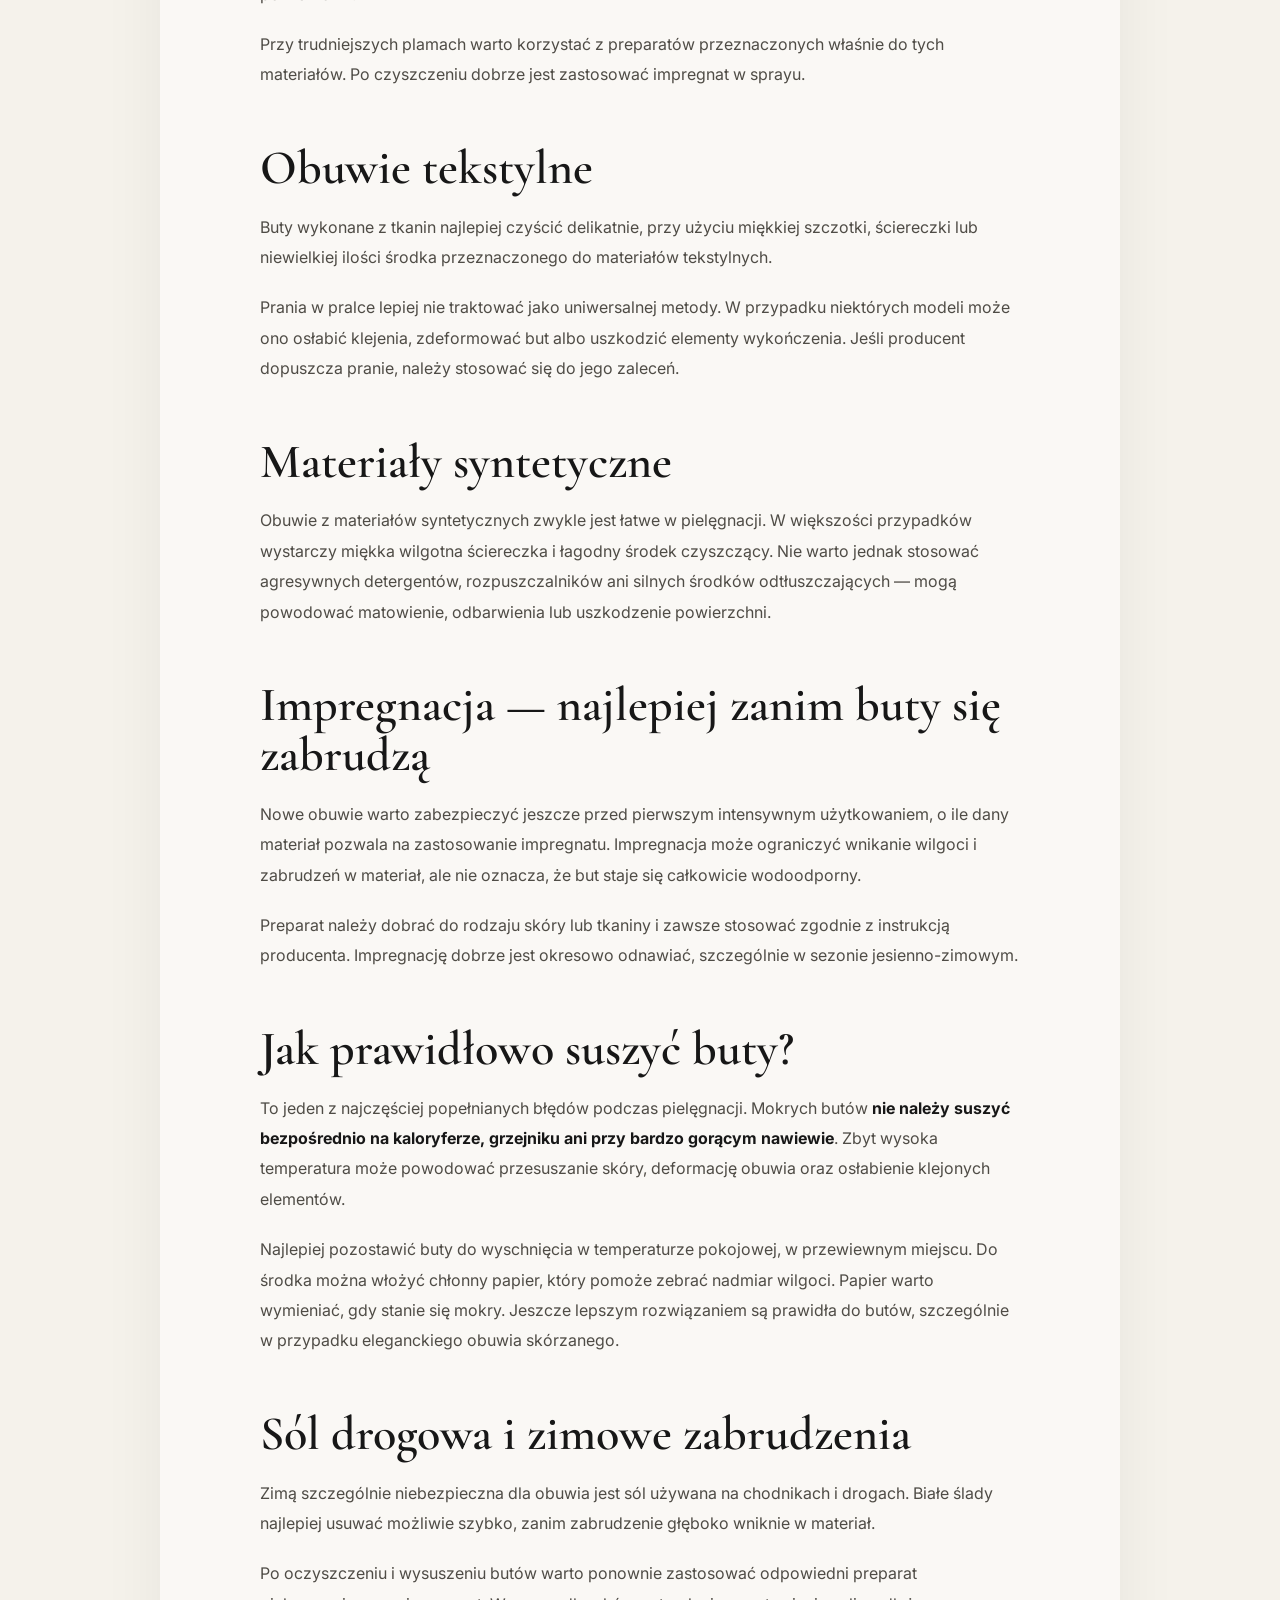
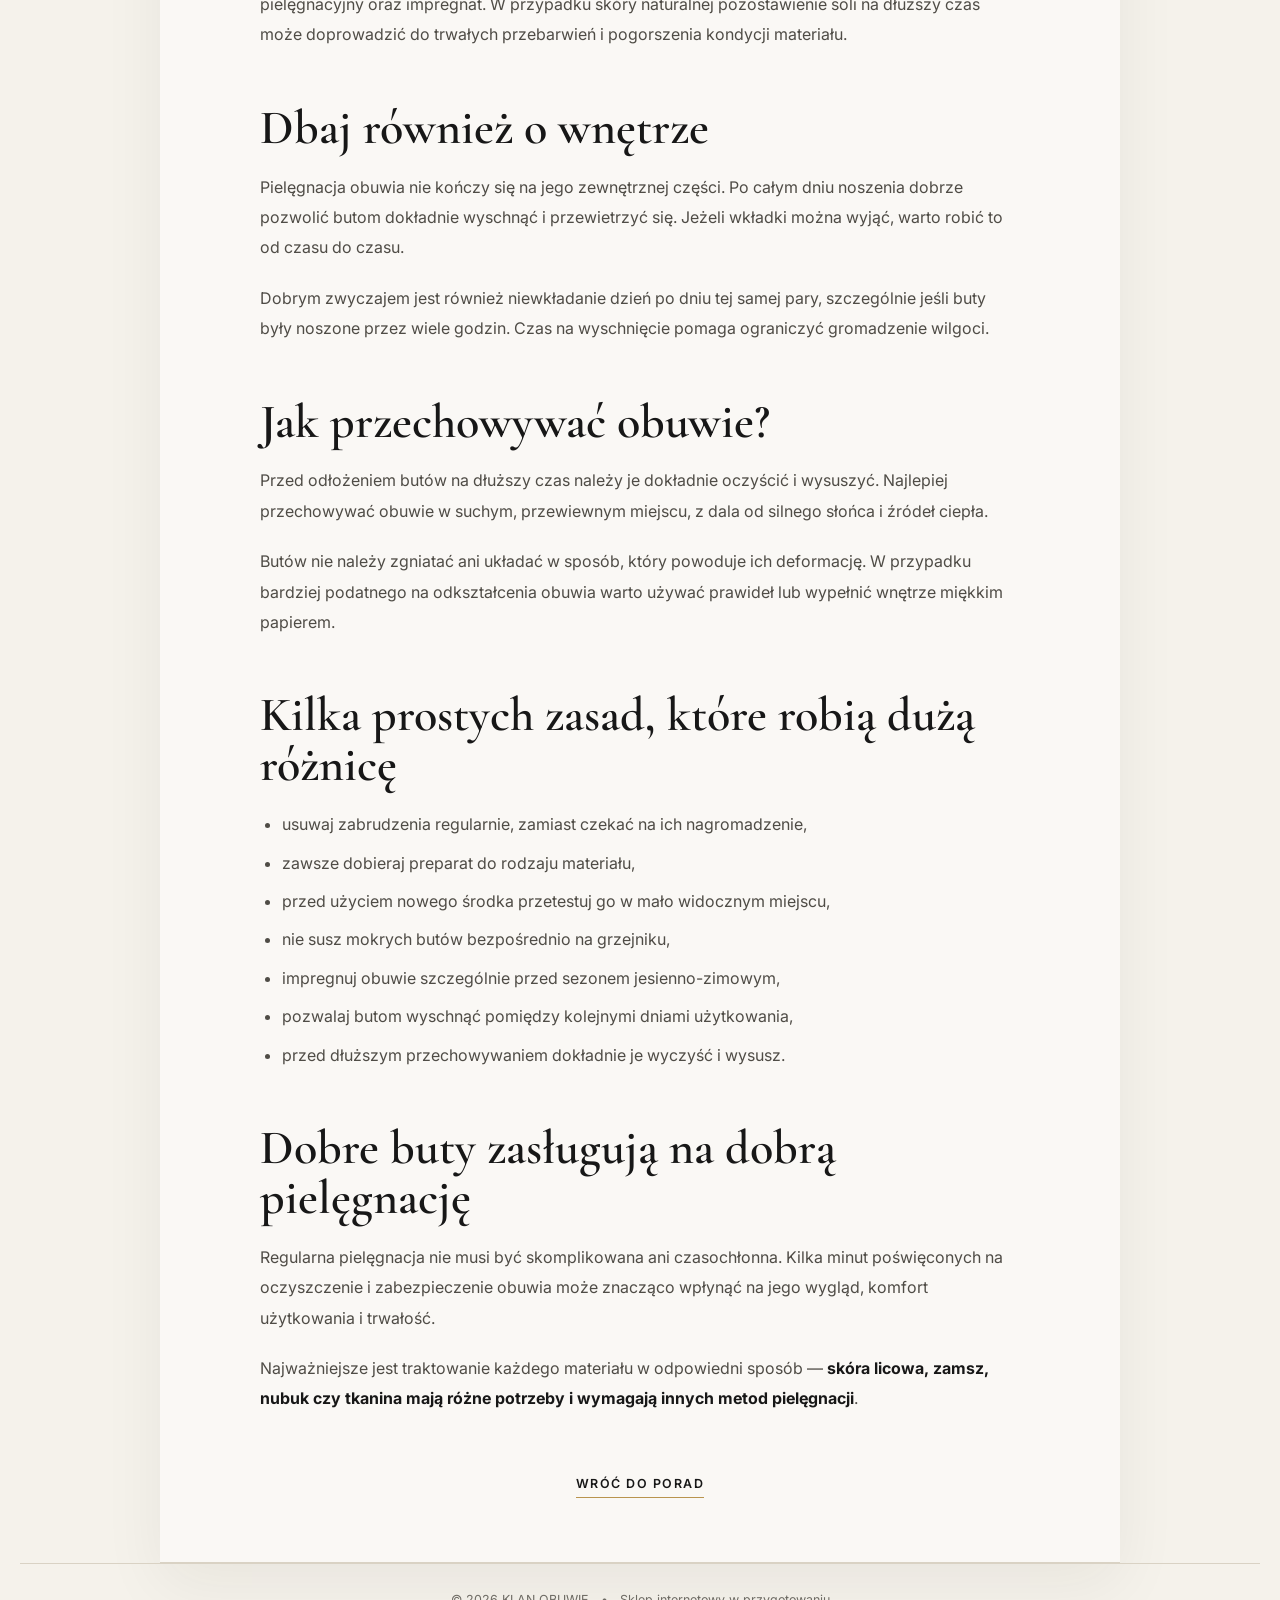
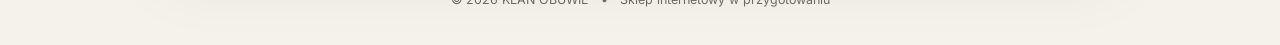
==== commit afaff07d: "Dodaj Oferta i Trendy do menu poradnika pielęgnacji" ====
--- a/jak-dbac-o-obuwie.html
+++ b/jak-dbac-o-obuwie.html
@@ -119,5 +119,6 @@
   </footer>
 
   <script src="script.js"></script>
+  <script src="menu-extra.js"></script>
 </body>
 </html>
